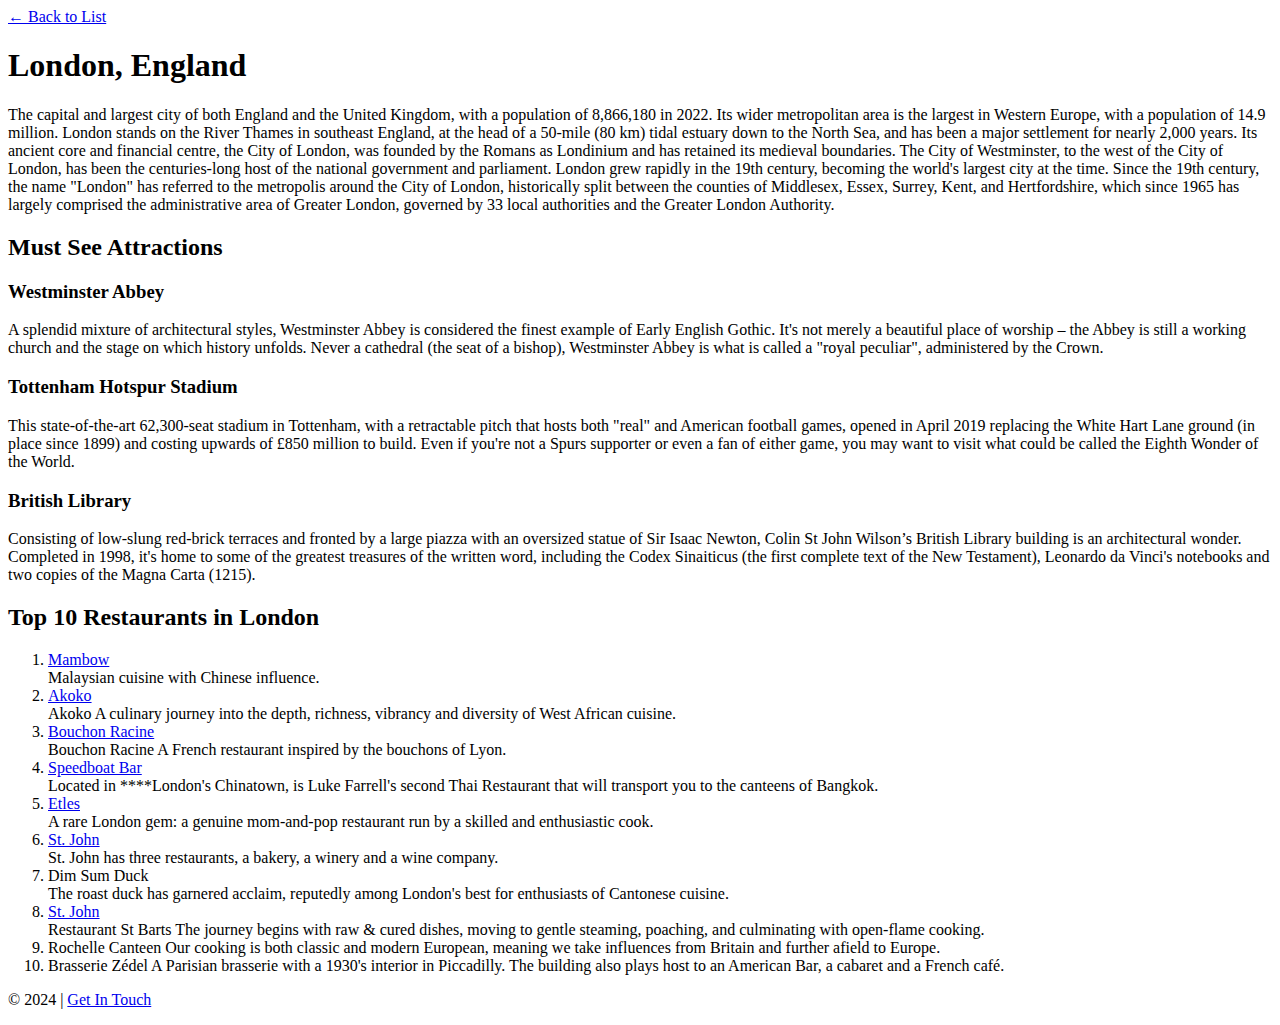
==== London.html @ 1f1f3194 "Finished index and started London Page" ====
<!DOCTYPE html>
<html>
    <head>
        <title>London, England</title>
    </head>
    <body>
        <a href="index.html">&#8592; Back to List</a>
        <h1>London, England</h1>
       <p>
        The capital and largest city of both England and the United Kingdom, with a population of 8,866,180 in 2022. Its wider metropolitan area is the largest in Western Europe, with a population of 14.9 million. London stands on the River Thames in southeast England, at the head of a 50-mile (80 km) tidal estuary down to the North Sea, and has been a major settlement for nearly 2,000 years. Its ancient core and financial centre, the City of London, was founded by the Romans as Londinium and has retained its medieval boundaries. The City of Westminster, to the west of the City of London, has been the centuries-long host of the national government and parliament. London grew rapidly in the 19th century, becoming the world's largest city at the time. Since the 19th century, the name "London" has referred to the metropolis around the City of London, historically split between the counties of Middlesex, Essex, Surrey, Kent, and Hertfordshire, which since 1965 has largely comprised the administrative area of Greater London, governed by 33 local authorities and the Greater London Authority.
       </p>
       <section>
        <h2>Must See Attractions</h2> 
        <div>
        <h3>Westminster Abbey</h3>
        <p>
            A splendid mixture of architectural styles, Westminster Abbey is considered the finest example of Early English Gothic. It's not merely a beautiful place of worship – the Abbey is still a working church and the stage on which history unfolds. Never a cathedral (the seat of a bishop), Westminster Abbey is what is called a "royal peculiar", administered by the Crown.
        </p>
        </div> 
        <div>
            <h3>Tottenham Hotspur Stadium</h3>
            <p>
                This state-of-the-art 62,300-seat stadium in Tottenham, with a retractable pitch that hosts both "real" and American football games, opened in April 2019 replacing the White Hart Lane ground (in place since 1899) and costing upwards of £850 million to build. Even if you're not a Spurs supporter or even a fan of either game, you may want to visit what could be called the Eighth Wonder of the World.
            </p>
        </div>
        <div>
            <h3>British Library</h3>
            <p>
                Consisting of low-slung red-brick terraces and fronted by a large piazza with an oversized statue of Sir Isaac Newton, Colin St John Wilson’s British Library building is an architectural wonder. Completed in 1998, it's home to some of the greatest treasures of the written word, including the Codex Sinaiticus (the first complete text of the New Testament), Leonardo da Vinci's notebooks and two copies of the Magna Carta (1215).            
            </p>
        </div>
       </section>
       <section>
        <h2>Top 10 Restaurants in London</h2>
        <ol>
            <li>
                <a href="https://www.mambow.co.uk"target="_blank">Mambow</a> 
                <br>
                Malaysian cuisine with Chinese influence.
            </li>
            <li>
                <a href="https://akoko.co.uk"target="_blank">Akoko</a> 
                <br>
                Akoko A culinary journey into the depth, richness, vibrancy and diversity of West African cuisine.
            </li>
            <li>
                <a href="https://www.bouchonracine.com/new-home"target="_blank">Bouchon Racine</a> 
                <br>
                Bouchon Racine A French restaurant inspired by the bouchons of Lyon.
            <li>
                <a href="https://speedboatbar.co.uk"target="_blank">Speedboat Bar</a> 
                <br>
                Located in ****London's Chinatown, is Luke Farrell's second Thai Restaurant that will transport you to the canteens of Bangkok.
            </li>
            <li>
                <a href="https://etleswalthamstow.com"target="_blank">Etles</a> 
                <br>
                A rare London gem: a genuine mom-and-pop restaurant run by a skilled and enthusiastic cook.
            </li>
            <li>
                <a href="https://stjohnrestaurant.com"target="_blank">St. John</a> 
                <br>
                St. John has three restaurants, a bakery, a winery and a wine company.
            </li>
            <li>
                Dim Sum Duck
                <br>
                The roast duck has garnered acclaim, reputedly among London's best for enthusiasts of Cantonese cuisine.
            </li>
            <li>
                <a href="https://stjohnrestaurant.com"target="_blank">St. John</a> 
                <br>
                Restaurant St Barts The journey begins with raw & cured dishes, moving to gentle steaming, poaching, and culminating with open-flame cooking.
            </li>
            <li>
                Rochelle Canteen Our cooking is both classic and modern European, meaning we take influences from Britain and further afield to Europe.
            </li>
            <li>
                Brasserie Zédel A Parisian brasserie with a 1930's interior in Piccadilly. The building also plays host to an American Bar, a cabaret and a French café.
            </li>
        </ol>
       </section> 
        <footer>
            <p>© 2024 | <a href="mailto:novak663@umn.edu">Get In Touch</a></p>
        </footer>
    </body>
</html>
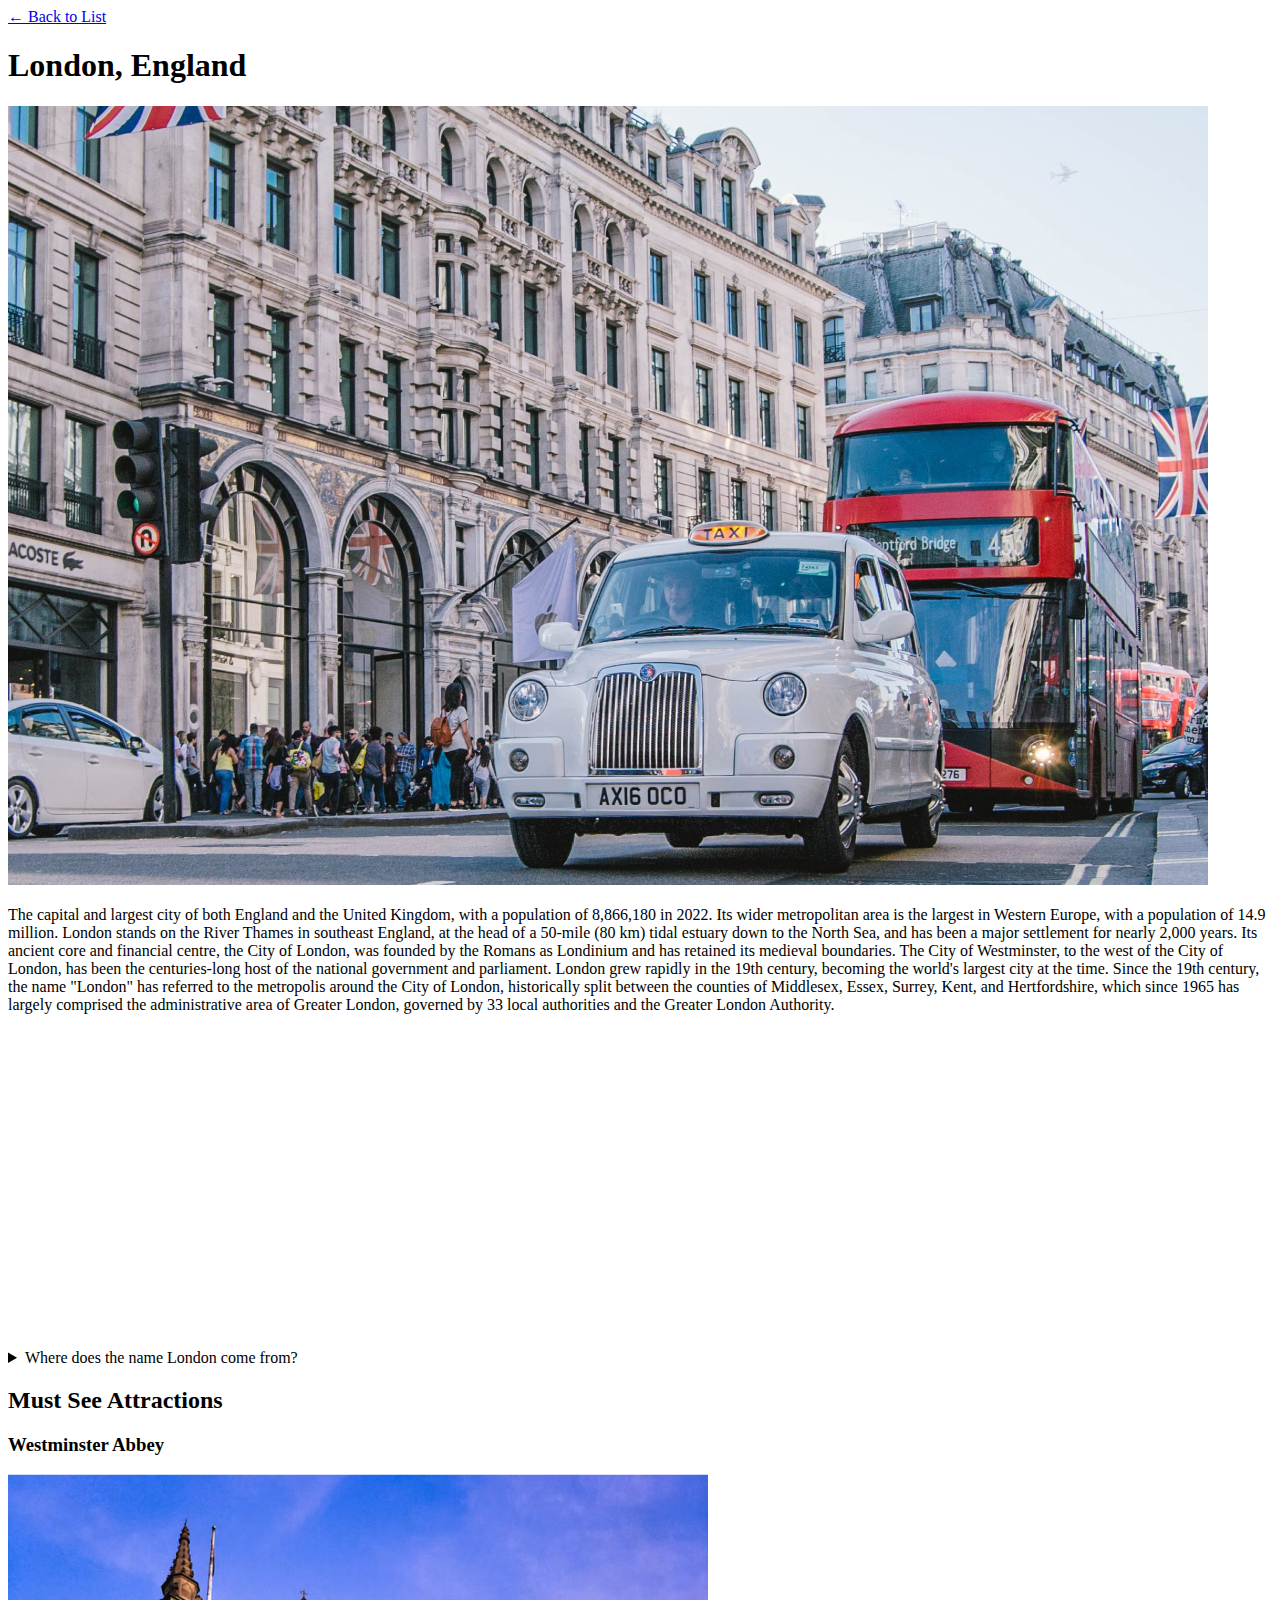
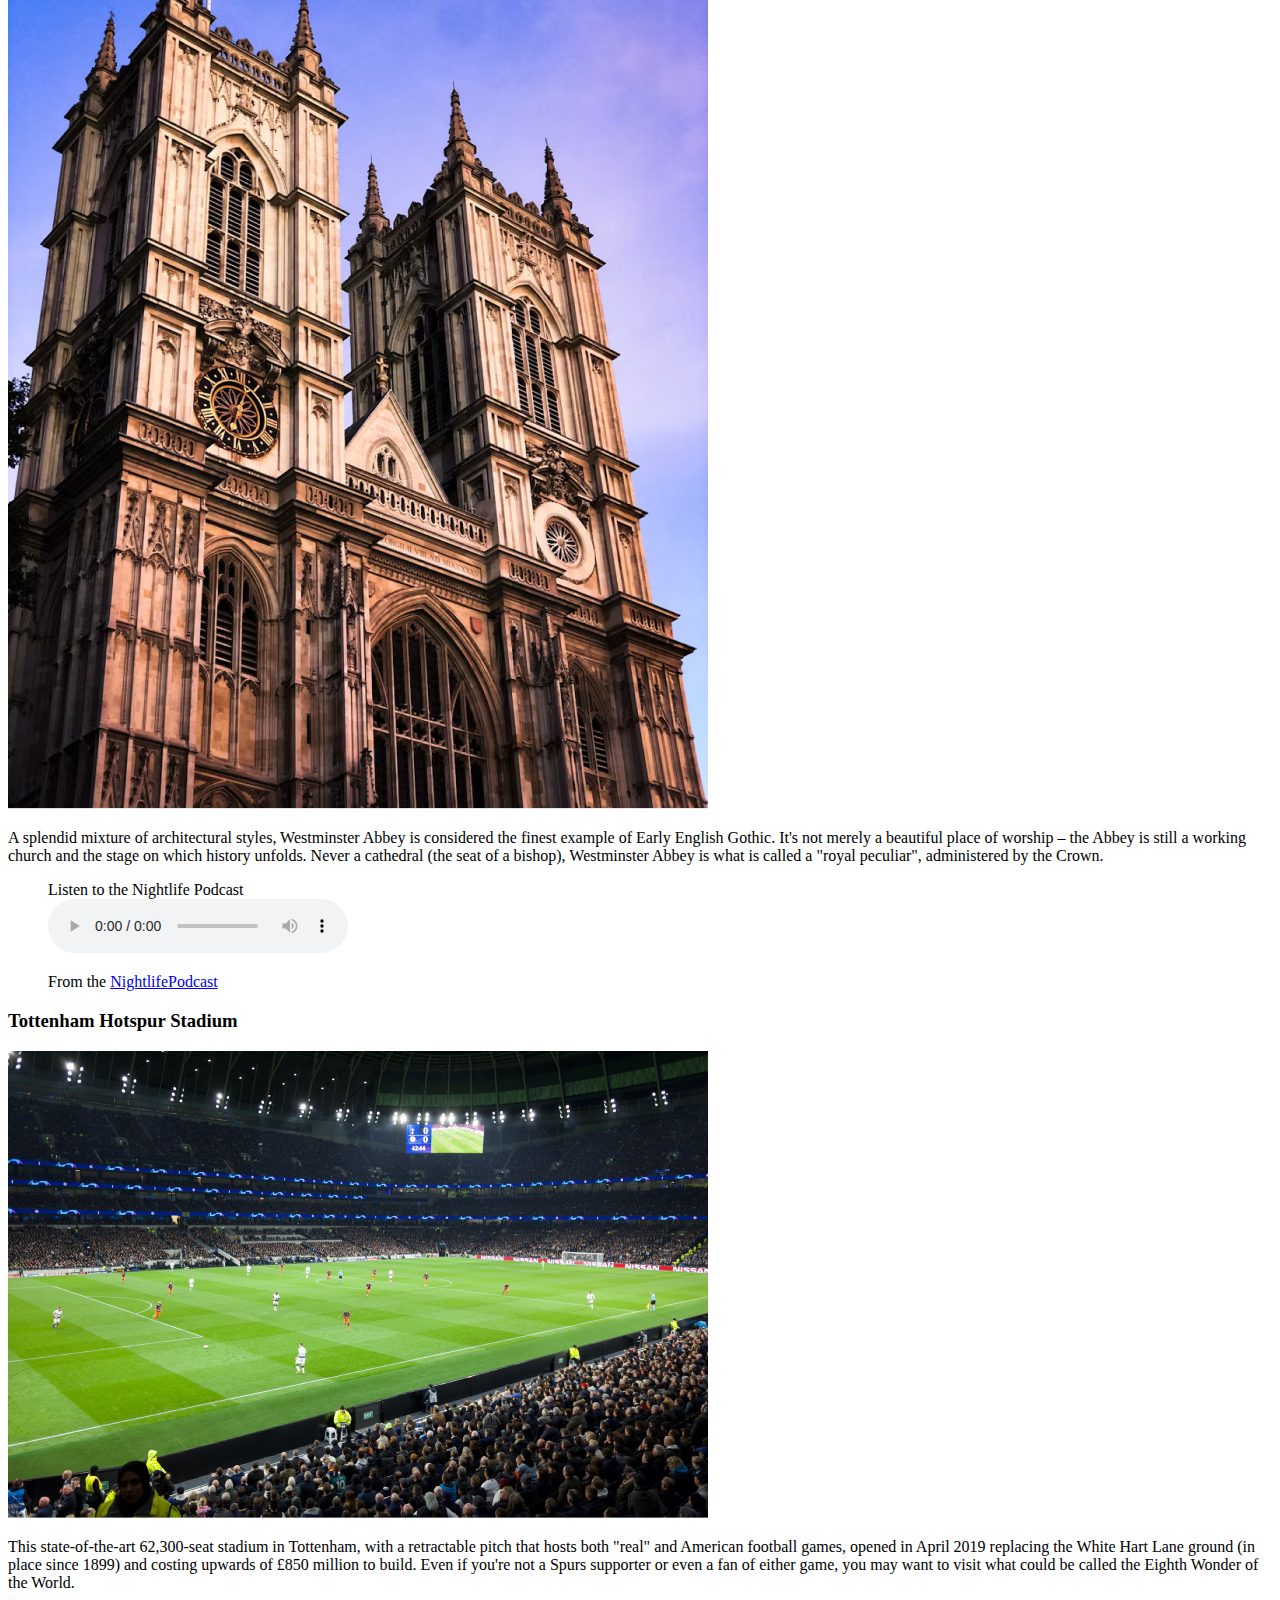
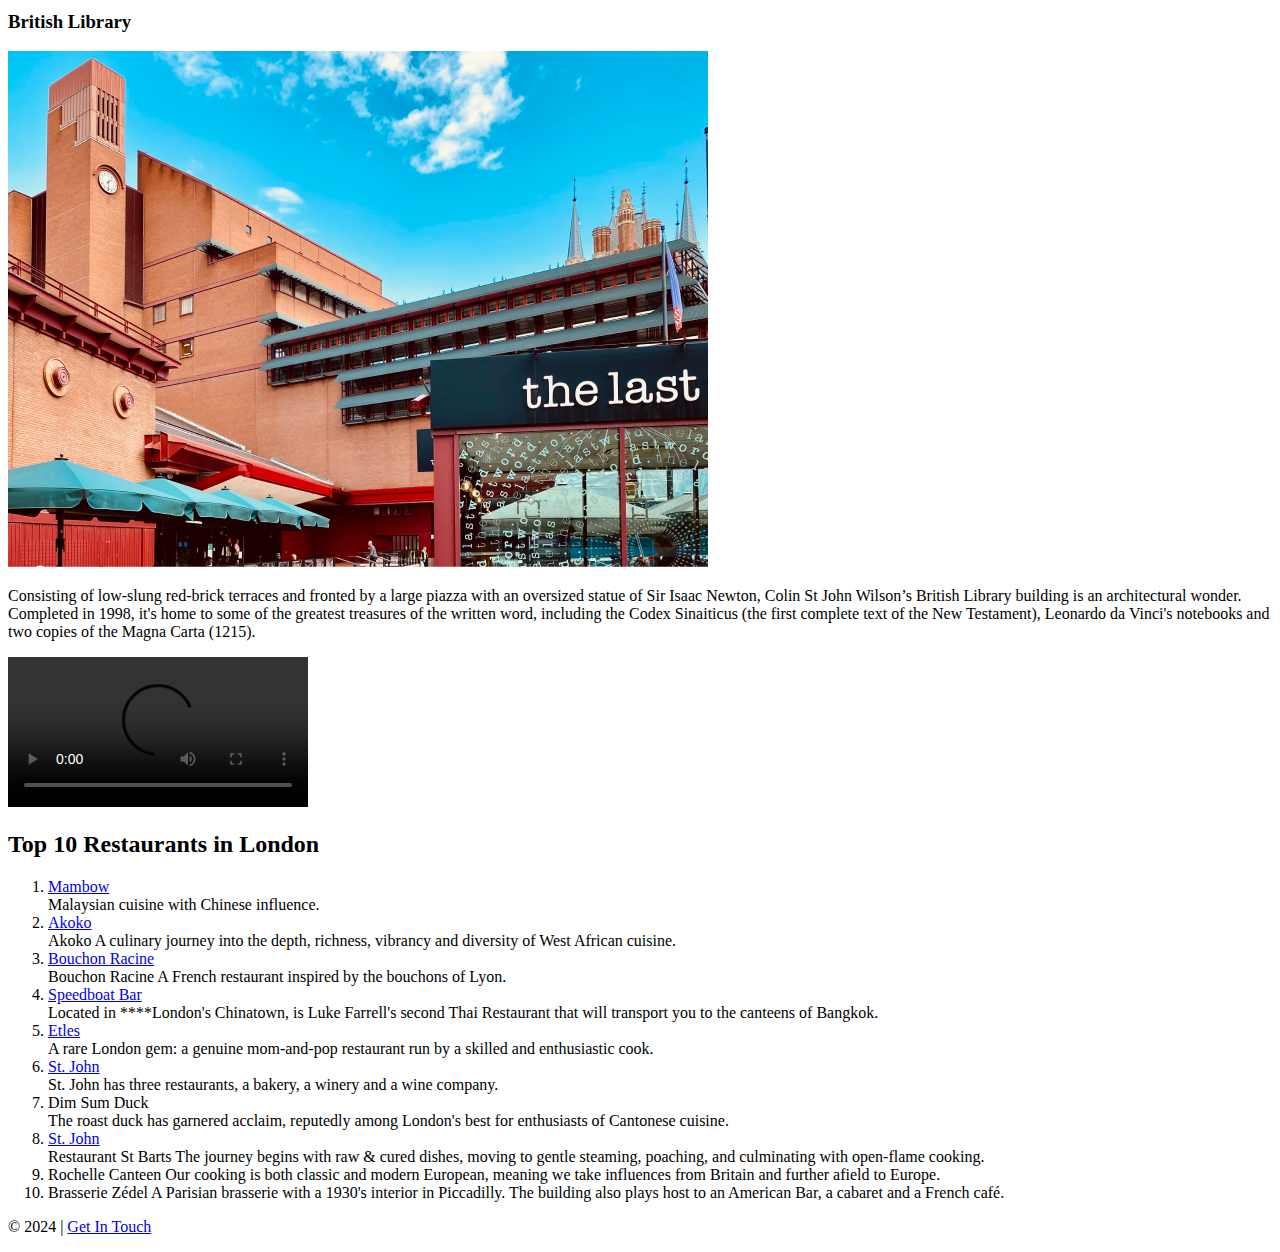
==== commit 9dafb577: "In Class 2:Harness the Browser" ====
--- a/London.html
+++ b/London.html
@@ -6,28 +6,45 @@
     <body>
         <a href="index.html">&#8592; Back to List</a>
         <h1>London, England</h1>
+        <img src="Excersize2_SampleAssets/london_heading.png" alt="Double Decka BUS."/>
        <p>
         The capital and largest city of both England and the United Kingdom, with a population of 8,866,180 in 2022. Its wider metropolitan area is the largest in Western Europe, with a population of 14.9 million. London stands on the River Thames in southeast England, at the head of a 50-mile (80 km) tidal estuary down to the North Sea, and has been a major settlement for nearly 2,000 years. Its ancient core and financial centre, the City of London, was founded by the Romans as Londinium and has retained its medieval boundaries. The City of Westminster, to the west of the City of London, has been the centuries-long host of the national government and parliament. London grew rapidly in the 19th century, becoming the world's largest city at the time. Since the 19th century, the name "London" has referred to the metropolis around the City of London, historically split between the counties of Middlesex, Essex, Surrey, Kent, and Hertfordshire, which since 1965 has largely comprised the administrative area of Greater London, governed by 33 local authorities and the Greater London Authority.
        </p>
+       <iframe width="560" height="315" src="https://www.youtube.com/embed/iwdCKxz9s7w?si=K9qkyW8Qsi_rcHjQ" title="YouTube video player" frameborder="0" allow="accelerometer; autoplay; clipboard-write; encrypted-media; gyroscope; picture-in-picture; web-share" referrerpolicy="strict-origin-when-cross-origin" allowfullscreen></iframe>
+       <details>
+            <summary>Where does the name London come from?</summary>
+            The name London is believed to derive from the Latin word "Londinium," which was used during Roman times. Some theories suggest it may also come from Celtic words meaning "wild" or "ferocious" and "fortress," reflecting the city's historical significance. 
+       </details>
        <section>
         <h2>Must See Attractions</h2> 
         <div>
         <h3>Westminster Abbey</h3>
+        <img src="Excersize2_SampleAssets/westminster-abbey.png" alt="Westminster Abbey"/>
         <p>
             A splendid mixture of architectural styles, Westminster Abbey is considered the finest example of Early English Gothic. It's not merely a beautiful place of worship – the Abbey is still a working church and the stage on which history unfolds. Never a cathedral (the seat of a bishop), Westminster Abbey is what is called a "royal peculiar", administered by the Crown.
         </p>
-        </div> 
+        <figure>
+            <figcaption>Listen to the Nightlife Podcast</figcaption>
+            <audio controls src="Excersize2_SampleAssets/nightlife_WestminsterAbbey.mp3"></audio>
+            <p>From the <a href="https://podcasts.apple.comc/us/podcast/nightlife/id206169790">NightlifePodcast</a></p>
+        </figure>          
         <div>
             <h3>Tottenham Hotspur Stadium</h3>
+            <img src="Excersize2_SampleAssets/tottenham.png" alt="Tottenham"/>
             <p>
                 This state-of-the-art 62,300-seat stadium in Tottenham, with a retractable pitch that hosts both "real" and American football games, opened in April 2019 replacing the White Hart Lane ground (in place since 1899) and costing upwards of £850 million to build. Even if you're not a Spurs supporter or even a fan of either game, you may want to visit what could be called the Eighth Wonder of the World.
             </p>
         </div>
         <div>
             <h3>British Library</h3>
+            <img src="Excersize2_SampleAssets/british-lib.png" alt="British Library"/>
             <p>
                 Consisting of low-slung red-brick terraces and fronted by a large piazza with an oversized statue of Sir Isaac Newton, Colin St John Wilson’s British Library building is an architectural wonder. Completed in 1998, it's home to some of the greatest treasures of the written word, including the Codex Sinaiticus (the first complete text of the New Testament), Leonardo da Vinci's notebooks and two copies of the Magna Carta (1215).            
             </p>
+            <video controls>
+               
+                <source src="Excersize2_SampleAssets/british-lib.mp4" type="video/mp4" />
+            </video>
         </div>
        </section>
        <section>
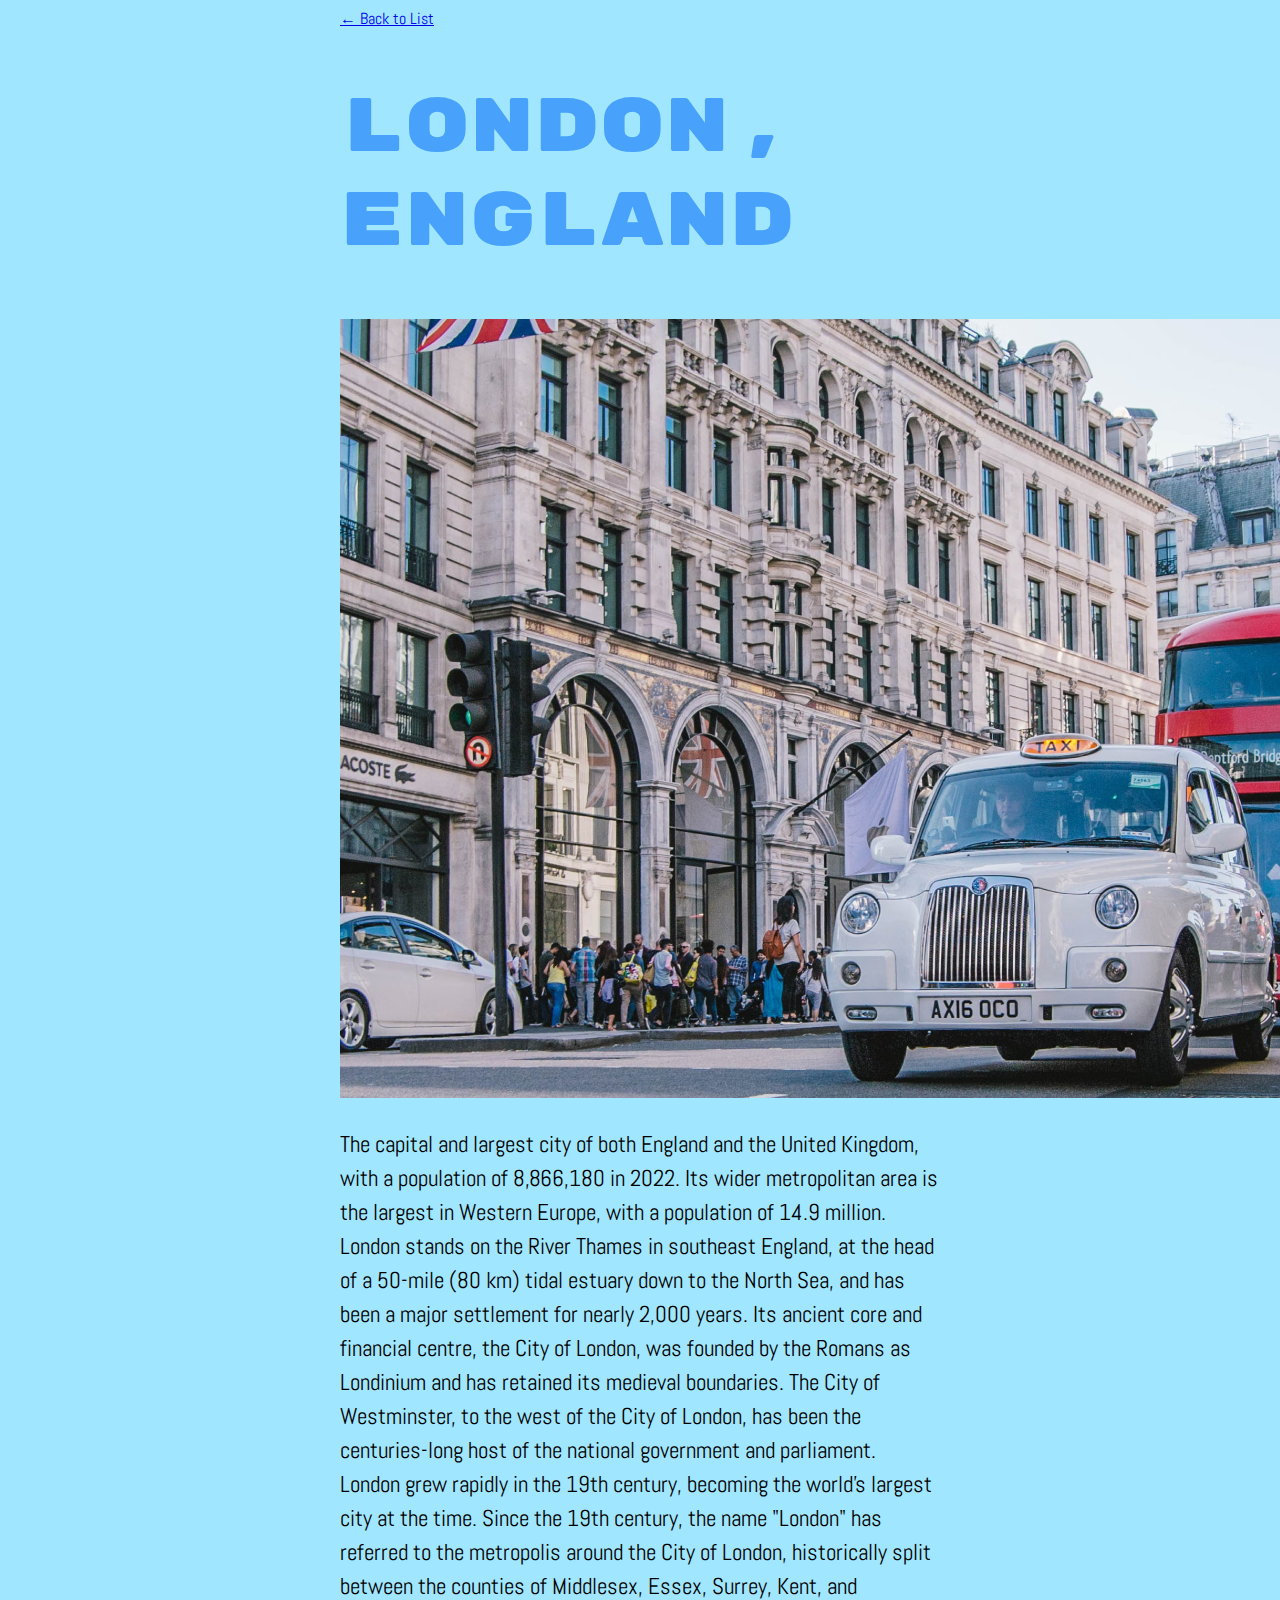
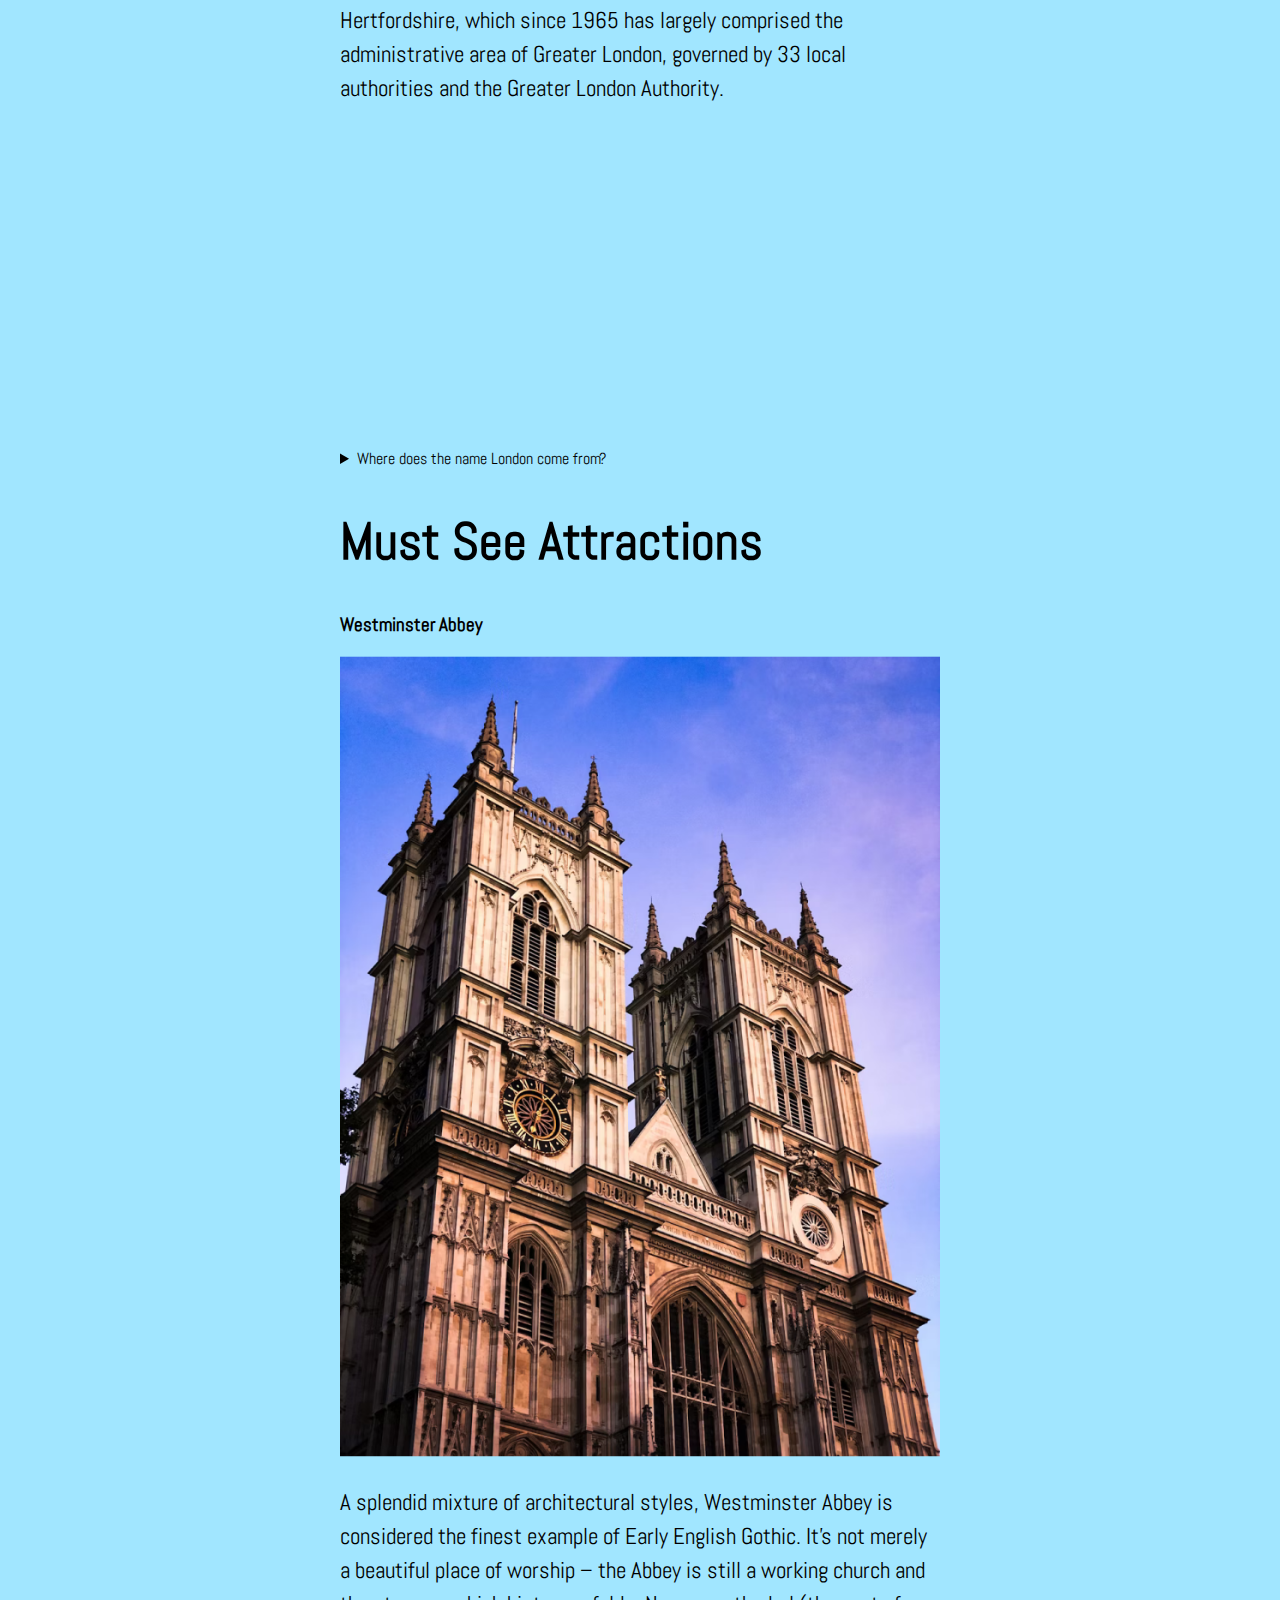
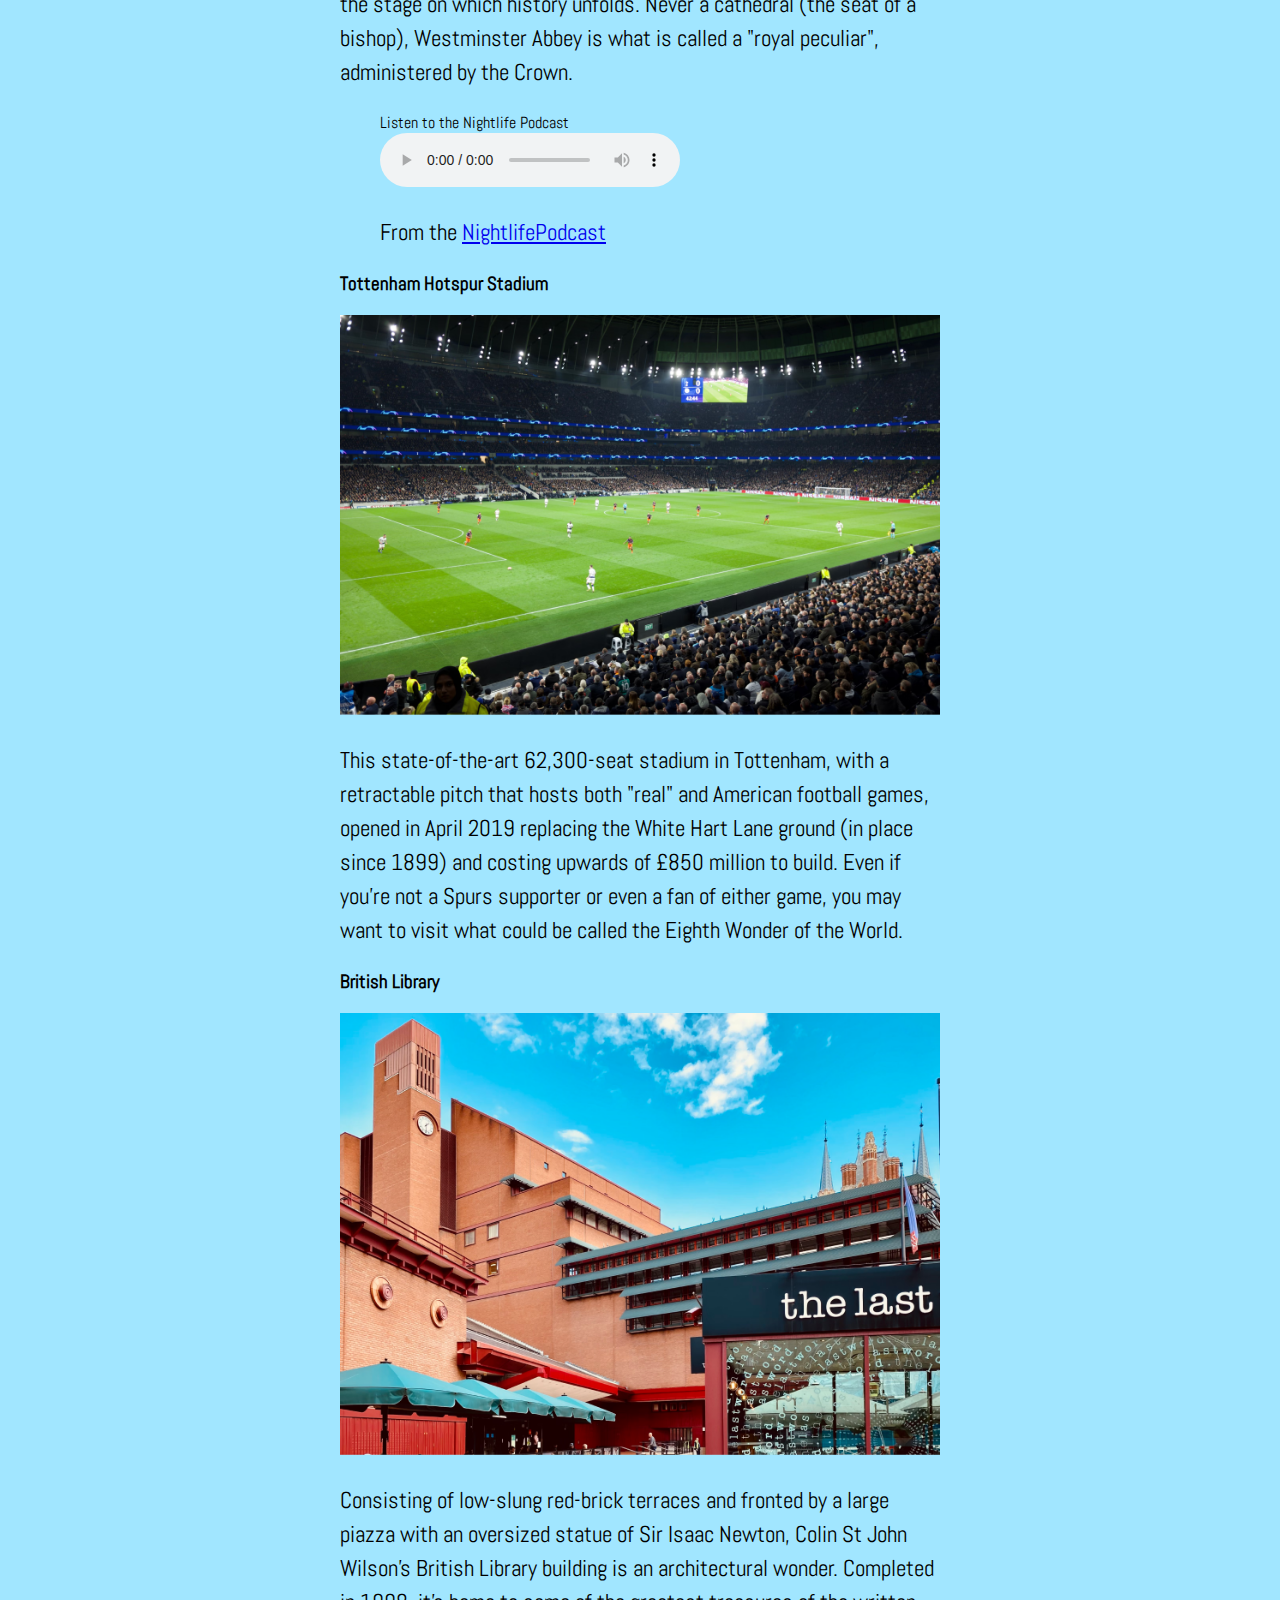
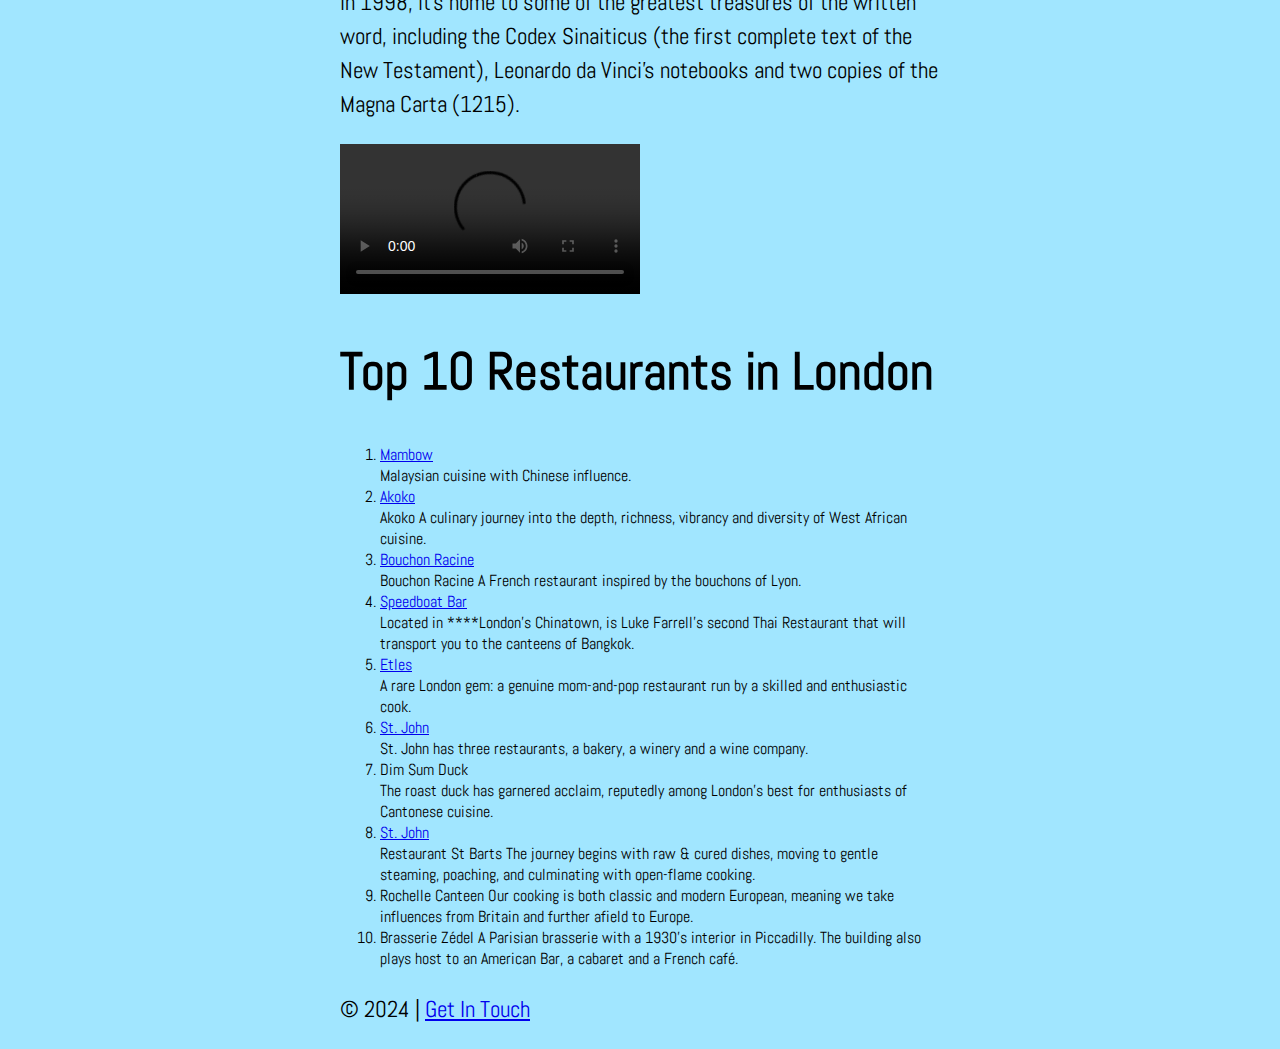
==== commit e8437ad9: "Font and Margins" ====
--- a/London.html
+++ b/London.html
@@ -1,104 +1,112 @@
 <!DOCTYPE html>
 <html>
     <head>
-        <title>London, England</title>
+        <title>London, England </title>
+        <link rel="stylesheet" href="style.css">
+    <link rel="preconnect" href="https://fonts.googleapis.com">
+    <link rel="preconnect" href="https://fonts.gstatic.com" crossorigin>
+    <link href="https://fonts.googleapis.com/css2?family=Abel&display=swap" 
+    rel="stylesheet">
+    <link href="https://fonts.googleapis.com/css2?family=Abel&family=Rubik+Mono+One&display=swap" rel="stylesheet">     
     </head>
     <body>
-        <a href="index.html">&#8592; Back to List</a>
-        <h1>London, England</h1>
-        <img src="Excersize2_SampleAssets/london_heading.png" alt="Double Decka BUS."/>
-       <p>
-        The capital and largest city of both England and the United Kingdom, with a population of 8,866,180 in 2022. Its wider metropolitan area is the largest in Western Europe, with a population of 14.9 million. London stands on the River Thames in southeast England, at the head of a 50-mile (80 km) tidal estuary down to the North Sea, and has been a major settlement for nearly 2,000 years. Its ancient core and financial centre, the City of London, was founded by the Romans as Londinium and has retained its medieval boundaries. The City of Westminster, to the west of the City of London, has been the centuries-long host of the national government and parliament. London grew rapidly in the 19th century, becoming the world's largest city at the time. Since the 19th century, the name "London" has referred to the metropolis around the City of London, historically split between the counties of Middlesex, Essex, Surrey, Kent, and Hertfordshire, which since 1965 has largely comprised the administrative area of Greater London, governed by 33 local authorities and the Greater London Authority.
-       </p>
-       <iframe width="560" height="315" src="https://www.youtube.com/embed/iwdCKxz9s7w?si=K9qkyW8Qsi_rcHjQ" title="YouTube video player" frameborder="0" allow="accelerometer; autoplay; clipboard-write; encrypted-media; gyroscope; picture-in-picture; web-share" referrerpolicy="strict-origin-when-cross-origin" allowfullscreen></iframe>
-       <details>
-            <summary>Where does the name London come from?</summary>
-            The name London is believed to derive from the Latin word "Londinium," which was used during Roman times. Some theories suggest it may also come from Celtic words meaning "wild" or "ferocious" and "fortress," reflecting the city's historical significance. 
-       </details>
-       <section>
-        <h2>Must See Attractions</h2> 
-        <div>
-        <h3>Westminster Abbey</h3>
-        <img src="Excersize2_SampleAssets/westminster-abbey.png" alt="Westminster Abbey"/>
+        <div class="container">
+            <a href="index.html">&#8592; Back to List</a>
+            <h1 class="rubik-mono-one-regular">London, England </h1>
+            <img src="Excersize2_SampleAssets/london_heading.png" alt="Double Decka BUS." class= "rubik-mono-one-regular"/>
         <p>
-            A splendid mixture of architectural styles, Westminster Abbey is considered the finest example of Early English Gothic. It's not merely a beautiful place of worship – the Abbey is still a working church and the stage on which history unfolds. Never a cathedral (the seat of a bishop), Westminster Abbey is what is called a "royal peculiar", administered by the Crown.
+            The capital and largest city of both England and the United Kingdom, with a population of 8,866,180 in 2022. Its wider metropolitan area is the largest in Western Europe, with a population of 14.9 million. London stands on the River Thames in southeast England, at the head of a 50-mile (80 km) tidal estuary down to the North Sea, and has been a major settlement for nearly 2,000 years. Its ancient core and financial centre, the City of London, was founded by the Romans as Londinium and has retained its medieval boundaries. The City of Westminster, to the west of the City of London, has been the centuries-long host of the national government and parliament. London grew rapidly in the 19th century, becoming the world's largest city at the time. Since the 19th century, the name "London" has referred to the metropolis around the City of London, historically split between the counties of Middlesex, Essex, Surrey, Kent, and Hertfordshire, which since 1965 has largely comprised the administrative area of Greater London, governed by 33 local authorities and the Greater London Authority.
         </p>
-        <figure>
-            <figcaption>Listen to the Nightlife Podcast</figcaption>
-            <audio controls src="Excersize2_SampleAssets/nightlife_WestminsterAbbey.mp3"></audio>
-            <p>From the <a href="https://podcasts.apple.comc/us/podcast/nightlife/id206169790">NightlifePodcast</a></p>
-        </figure>          
-        <div>
-            <h3>Tottenham Hotspur Stadium</h3>
-            <img src="Excersize2_SampleAssets/tottenham.png" alt="Tottenham"/>
+        <iframe width="560" height="315" src="https://www.youtube.com/embed/iwdCKxz9s7w?si=K9qkyW8Qsi_rcHjQ" title="YouTube video player" frameborder="0" allow="accelerometer; autoplay; clipboard-write; encrypted-media; gyroscope; picture-in-picture; web-share" referrerpolicy="strict-origin-when-cross-origin" allowfullscreen></iframe>
+        <details>
+                <summary>Where does the name London come from?</summary>
+                The name London is believed to derive from the Latin word "Londinium," which was used during Roman times. Some theories suggest it may also come from Celtic words meaning "wild" or "ferocious" and "fortress," reflecting the city's historical significance. 
+        </details>
+        <section>
+            <h2>Must See Attractions</h2> 
+            <div>
+            <h3>Westminster Abbey</h3>
+            <img src="Excersize2_SampleAssets/westminster-abbey.png" alt="Westminster Abbey" class="w-100"/>
             <p>
-                This state-of-the-art 62,300-seat stadium in Tottenham, with a retractable pitch that hosts both "real" and American football games, opened in April 2019 replacing the White Hart Lane ground (in place since 1899) and costing upwards of £850 million to build. Even if you're not a Spurs supporter or even a fan of either game, you may want to visit what could be called the Eighth Wonder of the World.
+                A splendid mixture of architectural styles, Westminster Abbey is considered the finest example of Early English Gothic. It's not merely a beautiful place of worship – the Abbey is still a working church and the stage on which history unfolds. Never a cathedral (the seat of a bishop), Westminster Abbey is what is called a "royal peculiar", administered by the Crown.
             </p>
+            <figure>
+                <figcaption>Listen to the Nightlife Podcast</figcaption>
+                <audio controls src="Excersize2_SampleAssets/nightlife_WestminsterAbbey.mp3"></audio>
+                <p>From the <a href="https://podcasts.apple.comc/us/podcast/nightlife/id206169790">NightlifePodcast</a></p>
+            </figure>          
+            <div>
+                <h3>Tottenham Hotspur Stadium</h3>
+                <img src="Excersize2_SampleAssets/tottenham.png" alt="Tottenham" class="w-100"/>
+                <p>
+                    This state-of-the-art 62,300-seat stadium in Tottenham, with a retractable pitch that hosts both "real" and American football games, opened in April 2019 replacing the White Hart Lane ground (in place since 1899) and costing upwards of £850 million to build. Even if you're not a Spurs supporter or even a fan of either game, you may want to visit what could be called the Eighth Wonder of the World.
+                </p>
+            </div>
+            <div>
+                <h3>British Library</h3>
+                <img src="Excersize2_SampleAssets/british-lib.png" alt="British Library" class="w-100"/>
+                <p>
+                    Consisting of low-slung red-brick terraces and fronted by a large piazza with an oversized statue of Sir Isaac Newton, Colin St John Wilson’s British Library building is an architectural wonder. Completed in 1998, it's home to some of the greatest treasures of the written word, including the Codex Sinaiticus (the first complete text of the New Testament), Leonardo da Vinci's notebooks and two copies of the Magna Carta (1215).            
+                </p>
+                <video controls>
+                
+                    <source src="Excersize2_SampleAssets/british-lib.mp4" type="video/mp4" />
+                </video>
+            </div>
+        </section>
+        <section>
+            <h2>Top 10 Restaurants in London</h2>
+            <ol>
+                <li>
+                    <a href="https://www.mambow.co.uk"target="_blank">Mambow</a> 
+                    <br>
+                    Malaysian cuisine with Chinese influence.
+                </li>
+                <li>
+                    <a href="https://akoko.co.uk"target="_blank">Akoko</a> 
+                    <br>
+                    Akoko A culinary journey into the depth, richness, vibrancy and diversity of West African cuisine.
+                </li>
+                <li>
+                    <a href="https://www.bouchonracine.com/new-home"target="_blank">Bouchon Racine</a> 
+                    <br>
+                    Bouchon Racine A French restaurant inspired by the bouchons of Lyon.
+                <li>
+                    <a href="https://speedboatbar.co.uk"target="_blank">Speedboat Bar</a> 
+                    <br>
+                    Located in ****London's Chinatown, is Luke Farrell's second Thai Restaurant that will transport you to the canteens of Bangkok.
+                </li>
+                <li>
+                    <a href="https://etleswalthamstow.com"target="_blank">Etles</a> 
+                    <br>
+                    A rare London gem: a genuine mom-and-pop restaurant run by a skilled and enthusiastic cook.
+                </li>
+                <li>
+                    <a href="https://stjohnrestaurant.com"target="_blank">St. John</a> 
+                    <br>
+                    St. John has three restaurants, a bakery, a winery and a wine company.
+                </li>
+                <li>
+                    Dim Sum Duck
+                    <br>
+                    The roast duck has garnered acclaim, reputedly among London's best for enthusiasts of Cantonese cuisine.
+                </li>
+                <li>
+                    <a href="https://stjohnrestaurant.com"target="_blank">St. John</a> 
+                    <br>
+                    Restaurant St Barts The journey begins with raw & cured dishes, moving to gentle steaming, poaching, and culminating with open-flame cooking.
+                </li>
+                <li>
+                    Rochelle Canteen Our cooking is both classic and modern European, meaning we take influences from Britain and further afield to Europe.
+                </li>
+                <li>
+                    Brasserie Zédel A Parisian brasserie with a 1930's interior in Piccadilly. The building also plays host to an American Bar, a cabaret and a French café.
+                </li>
+            </ol>
+        </section> 
+            <footer>
+                <p>© 2024 | <a href="mailto:novak663@umn.edu">Get In Touch</a></p>
+            </footer>
         </div>
-        <div>
-            <h3>British Library</h3>
-            <img src="Excersize2_SampleAssets/british-lib.png" alt="British Library"/>
-            <p>
-                Consisting of low-slung red-brick terraces and fronted by a large piazza with an oversized statue of Sir Isaac Newton, Colin St John Wilson’s British Library building is an architectural wonder. Completed in 1998, it's home to some of the greatest treasures of the written word, including the Codex Sinaiticus (the first complete text of the New Testament), Leonardo da Vinci's notebooks and two copies of the Magna Carta (1215).            
-            </p>
-            <video controls>
-               
-                <source src="Excersize2_SampleAssets/british-lib.mp4" type="video/mp4" />
-            </video>
-        </div>
-       </section>
-       <section>
-        <h2>Top 10 Restaurants in London</h2>
-        <ol>
-            <li>
-                <a href="https://www.mambow.co.uk"target="_blank">Mambow</a> 
-                <br>
-                Malaysian cuisine with Chinese influence.
-            </li>
-            <li>
-                <a href="https://akoko.co.uk"target="_blank">Akoko</a> 
-                <br>
-                Akoko A culinary journey into the depth, richness, vibrancy and diversity of West African cuisine.
-            </li>
-            <li>
-                <a href="https://www.bouchonracine.com/new-home"target="_blank">Bouchon Racine</a> 
-                <br>
-                Bouchon Racine A French restaurant inspired by the bouchons of Lyon.
-            <li>
-                <a href="https://speedboatbar.co.uk"target="_blank">Speedboat Bar</a> 
-                <br>
-                Located in ****London's Chinatown, is Luke Farrell's second Thai Restaurant that will transport you to the canteens of Bangkok.
-            </li>
-            <li>
-                <a href="https://etleswalthamstow.com"target="_blank">Etles</a> 
-                <br>
-                A rare London gem: a genuine mom-and-pop restaurant run by a skilled and enthusiastic cook.
-            </li>
-            <li>
-                <a href="https://stjohnrestaurant.com"target="_blank">St. John</a> 
-                <br>
-                St. John has three restaurants, a bakery, a winery and a wine company.
-            </li>
-            <li>
-                Dim Sum Duck
-                <br>
-                The roast duck has garnered acclaim, reputedly among London's best for enthusiasts of Cantonese cuisine.
-            </li>
-            <li>
-                <a href="https://stjohnrestaurant.com"target="_blank">St. John</a> 
-                <br>
-                Restaurant St Barts The journey begins with raw & cured dishes, moving to gentle steaming, poaching, and culminating with open-flame cooking.
-            </li>
-            <li>
-                Rochelle Canteen Our cooking is both classic and modern European, meaning we take influences from Britain and further afield to Europe.
-            </li>
-            <li>
-                Brasserie Zédel A Parisian brasserie with a 1930's interior in Piccadilly. The building also plays host to an American Bar, a cabaret and a French café.
-            </li>
-        </ol>
-       </section> 
-        <footer>
-            <p>© 2024 | <a href="mailto:novak663@umn.edu">Get In Touch</a></p>
-        </footer>
     </body>
 </html>--- a/style.css
+++ b/style.css
@@ -0,0 +1,49 @@
+body {
+    background-color: rgb(161, 230, 255);
+    font-family: "Abel", serif;
+    font-weight: 400;
+    font-style: normal;
+.container{
+    max-width: 600px;
+    margin-left:auto;
+    margin-right: auto;
+    }
+}
+
+.w-100{
+    width: 100%
+}
+
+.rubik-mono-one-regular {
+    font-family: "Rubik Mono One", serif;
+    font-weight: 400;
+    font-style: normal;
+  }
+  
+
+p { 
+    font-size: 23px;
+    line-height: 34px;
+}
+    
+    a {
+
+    }
+    
+    h1 {
+        font-size: 76px;
+        color: rgb(72, 162, 252);
+    }
+
+    h2{
+        font-size: 52px;
+        line-height: 58px;
+    }
+
+    .city-wrapper {
+        padding: 80px;
+        padding-left:120px;
+        margin-bottom: 50px;
+        background-color: rgb(255, 255, 255);
+    }
+
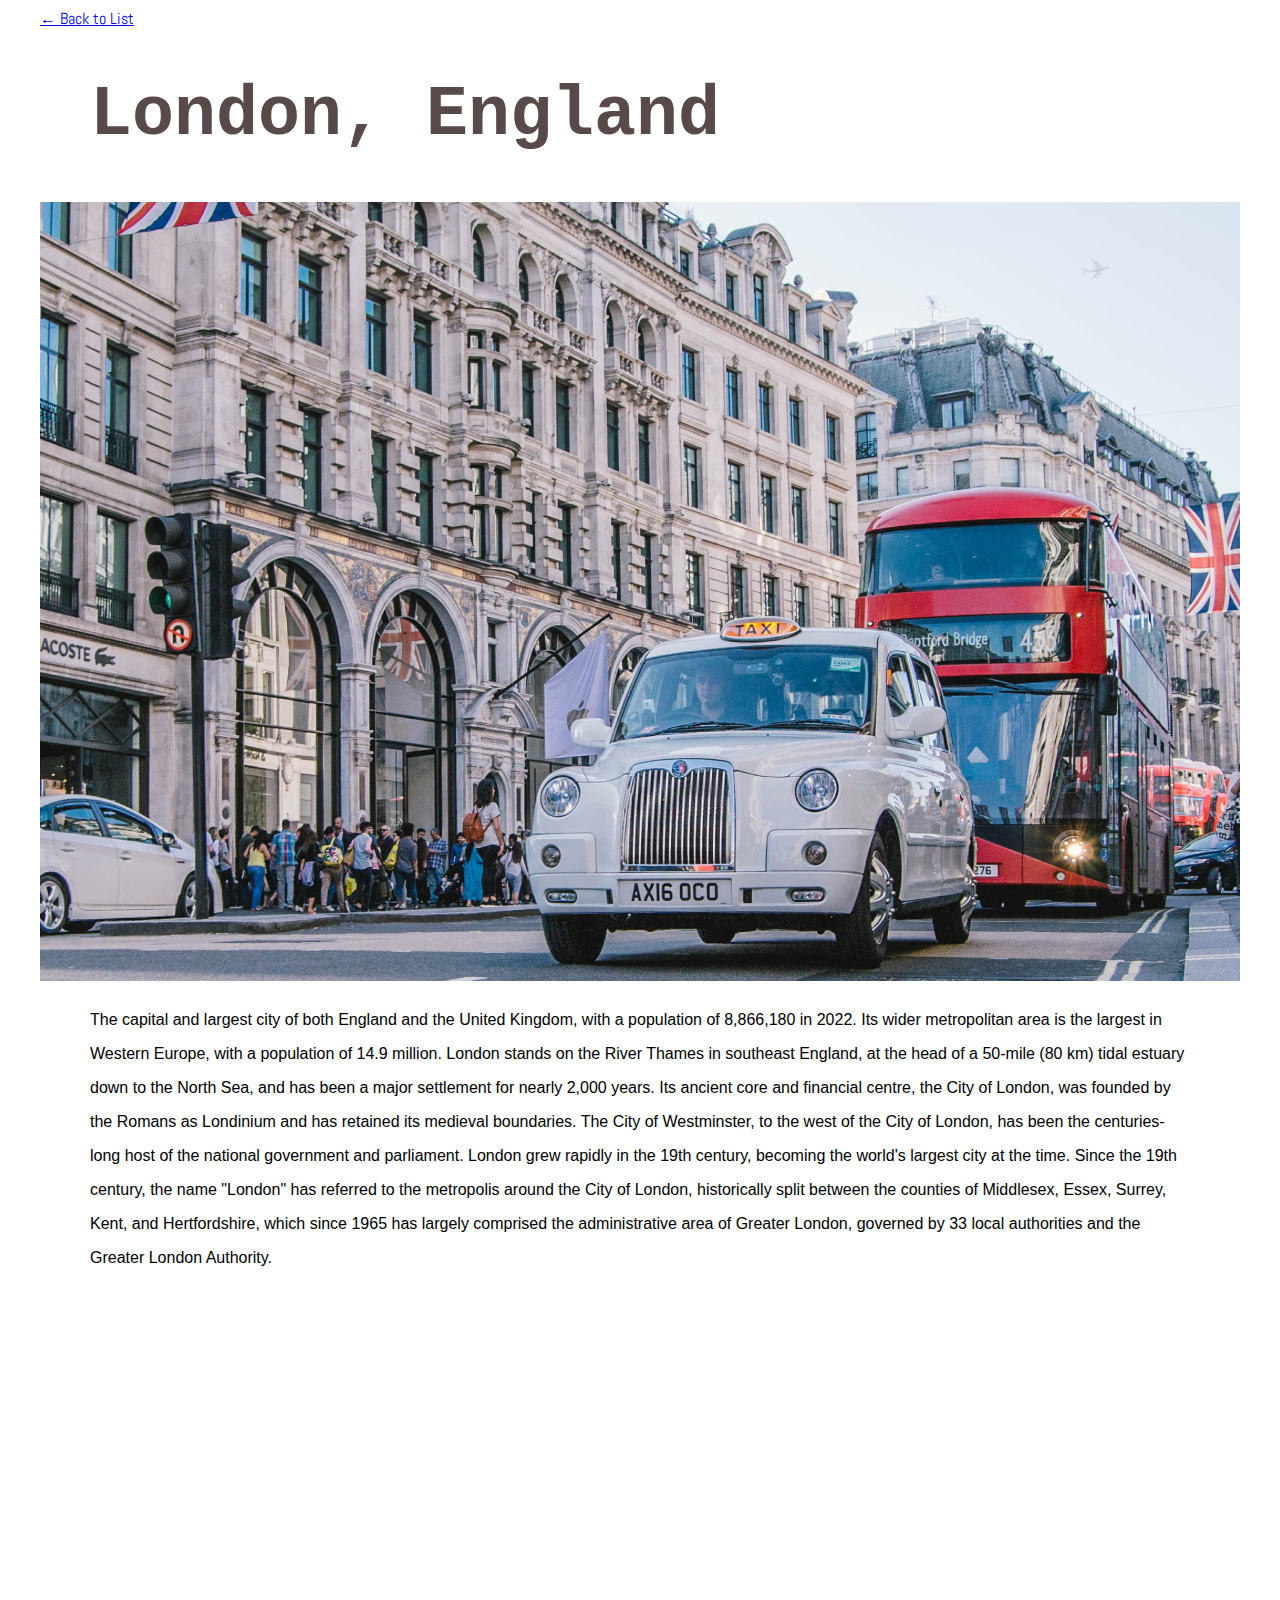
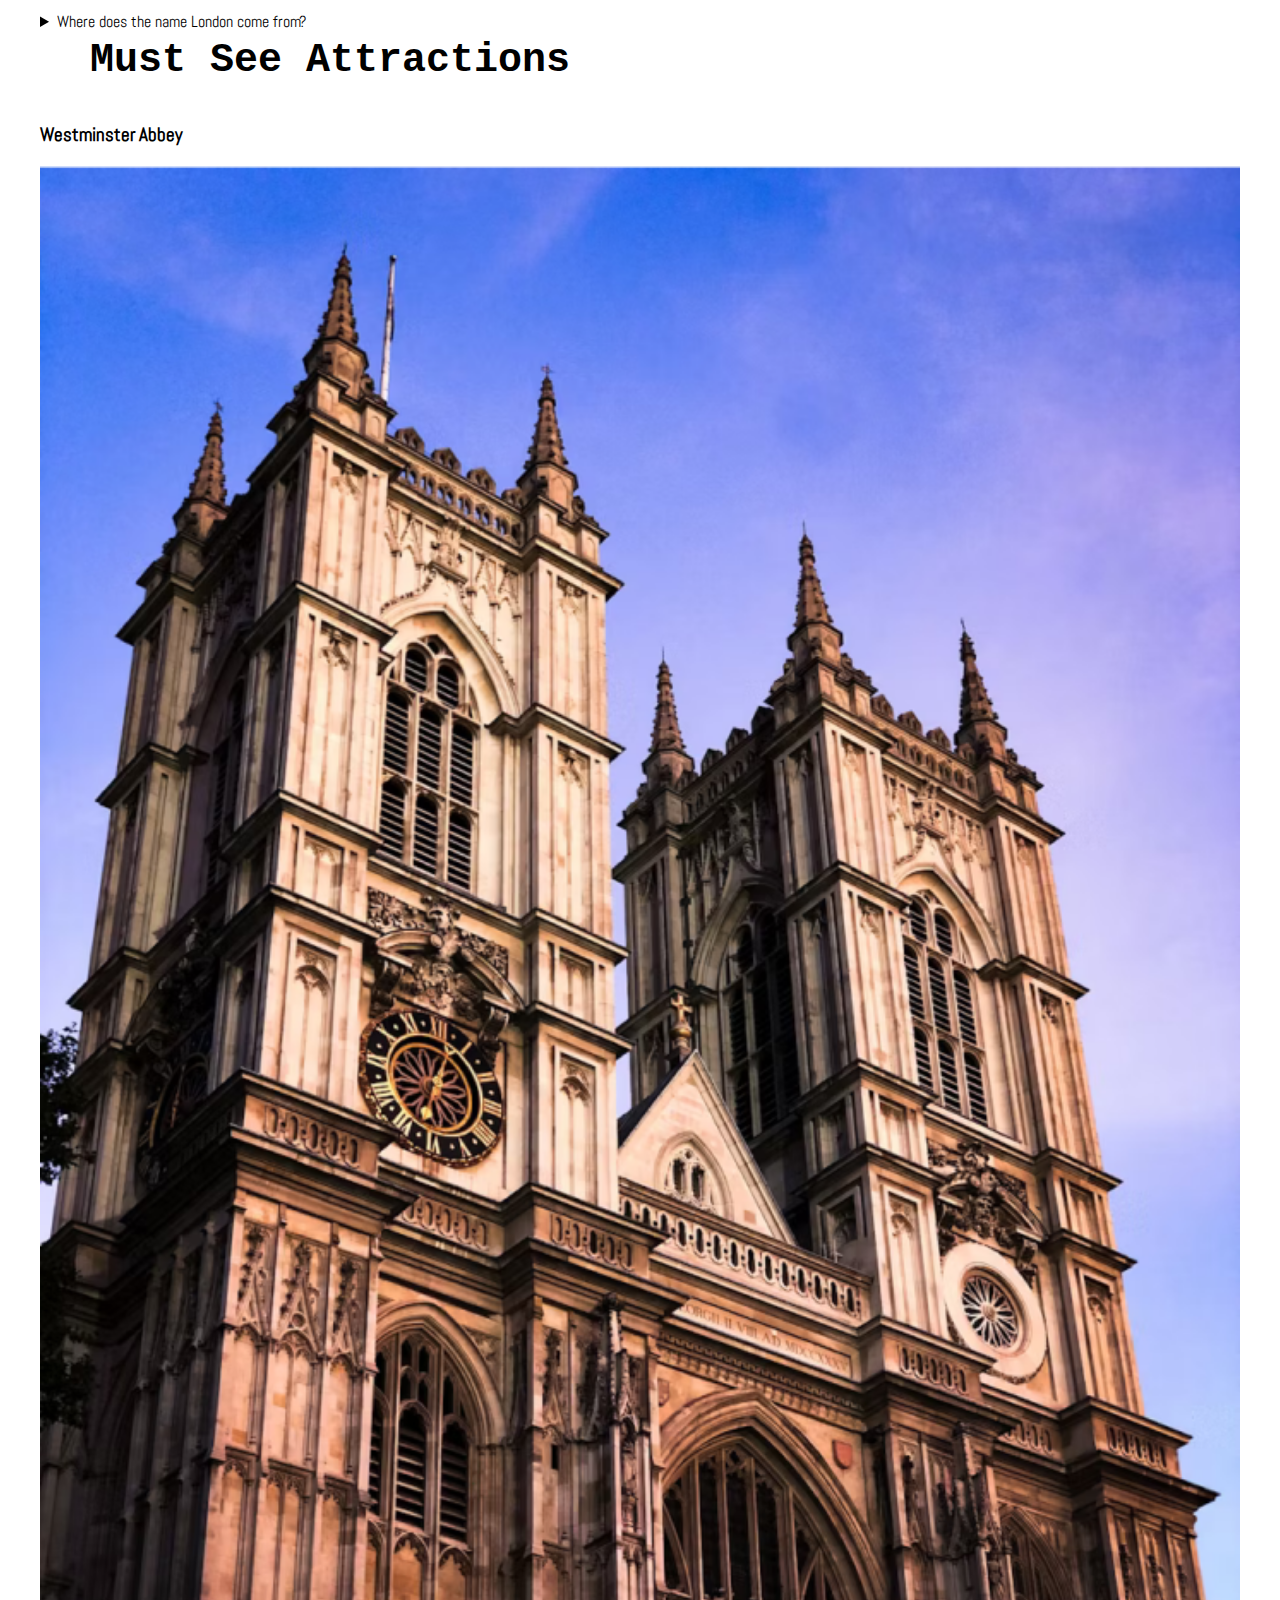
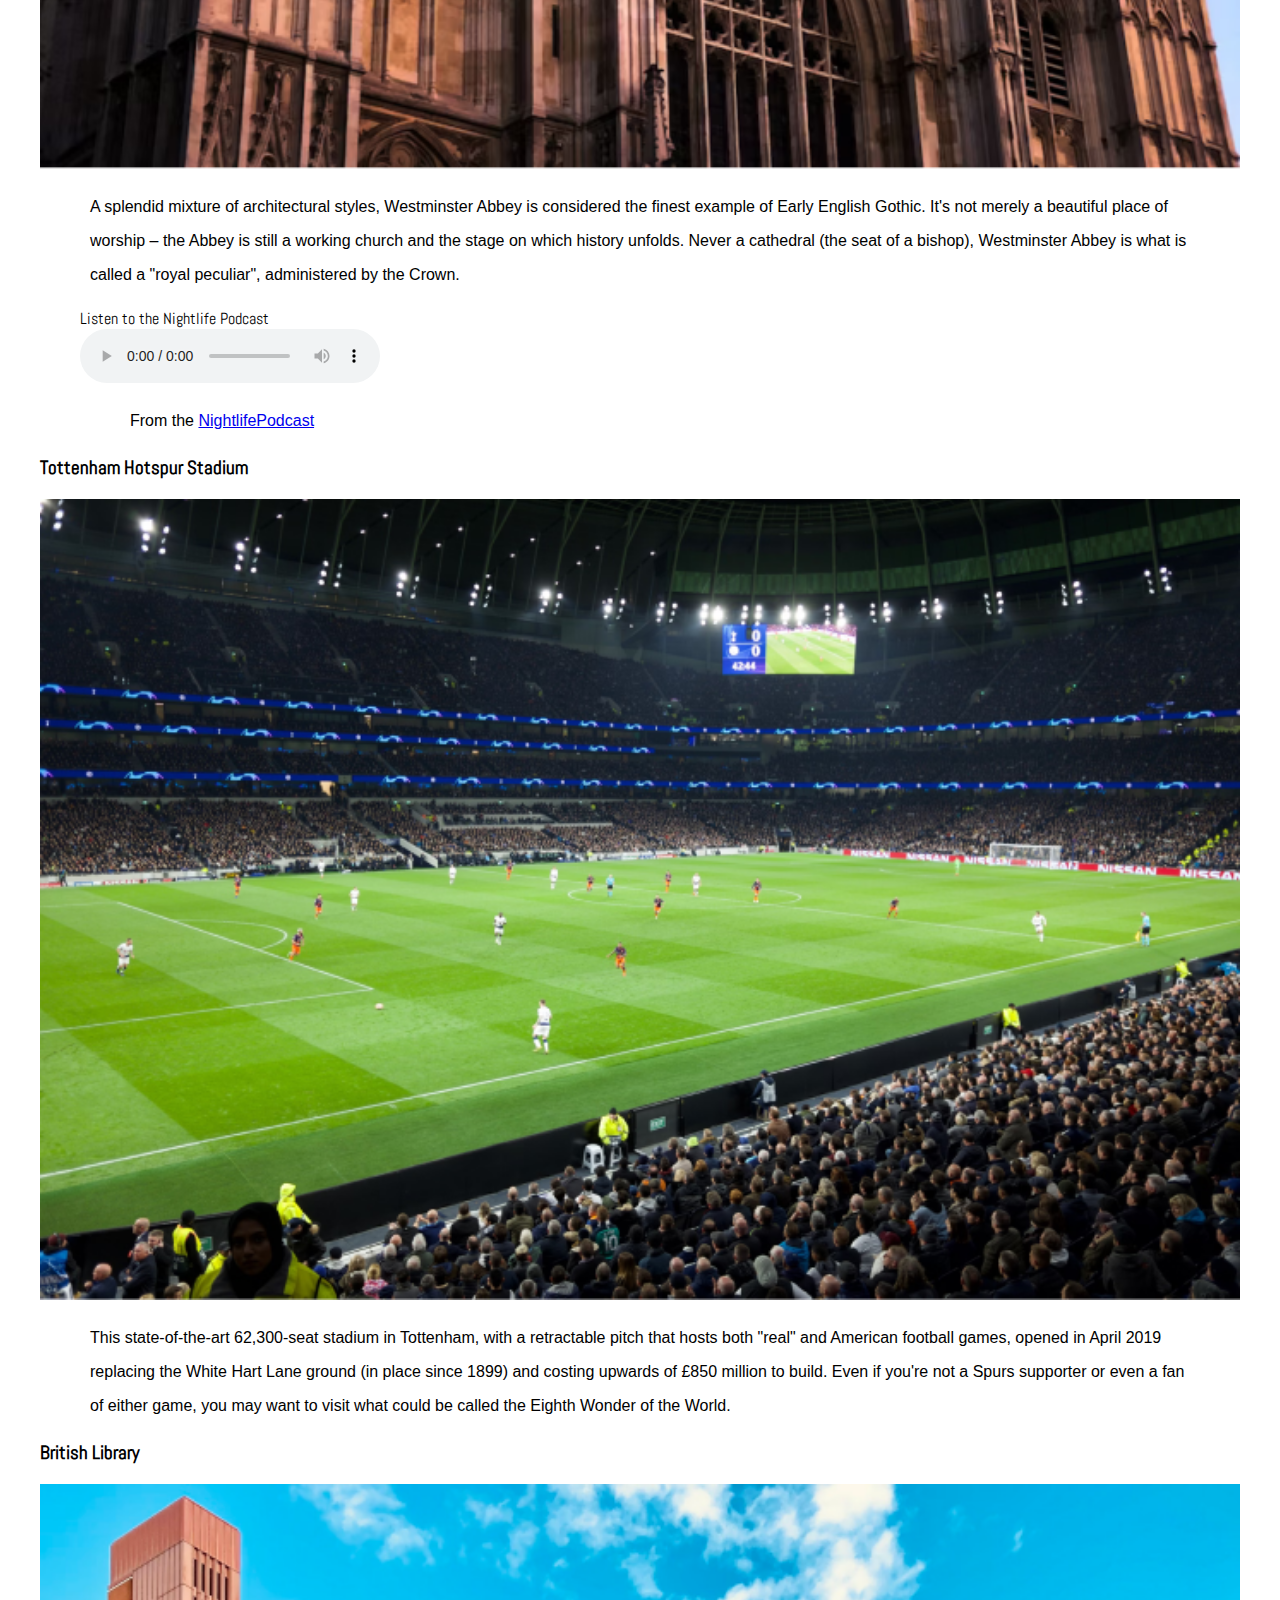
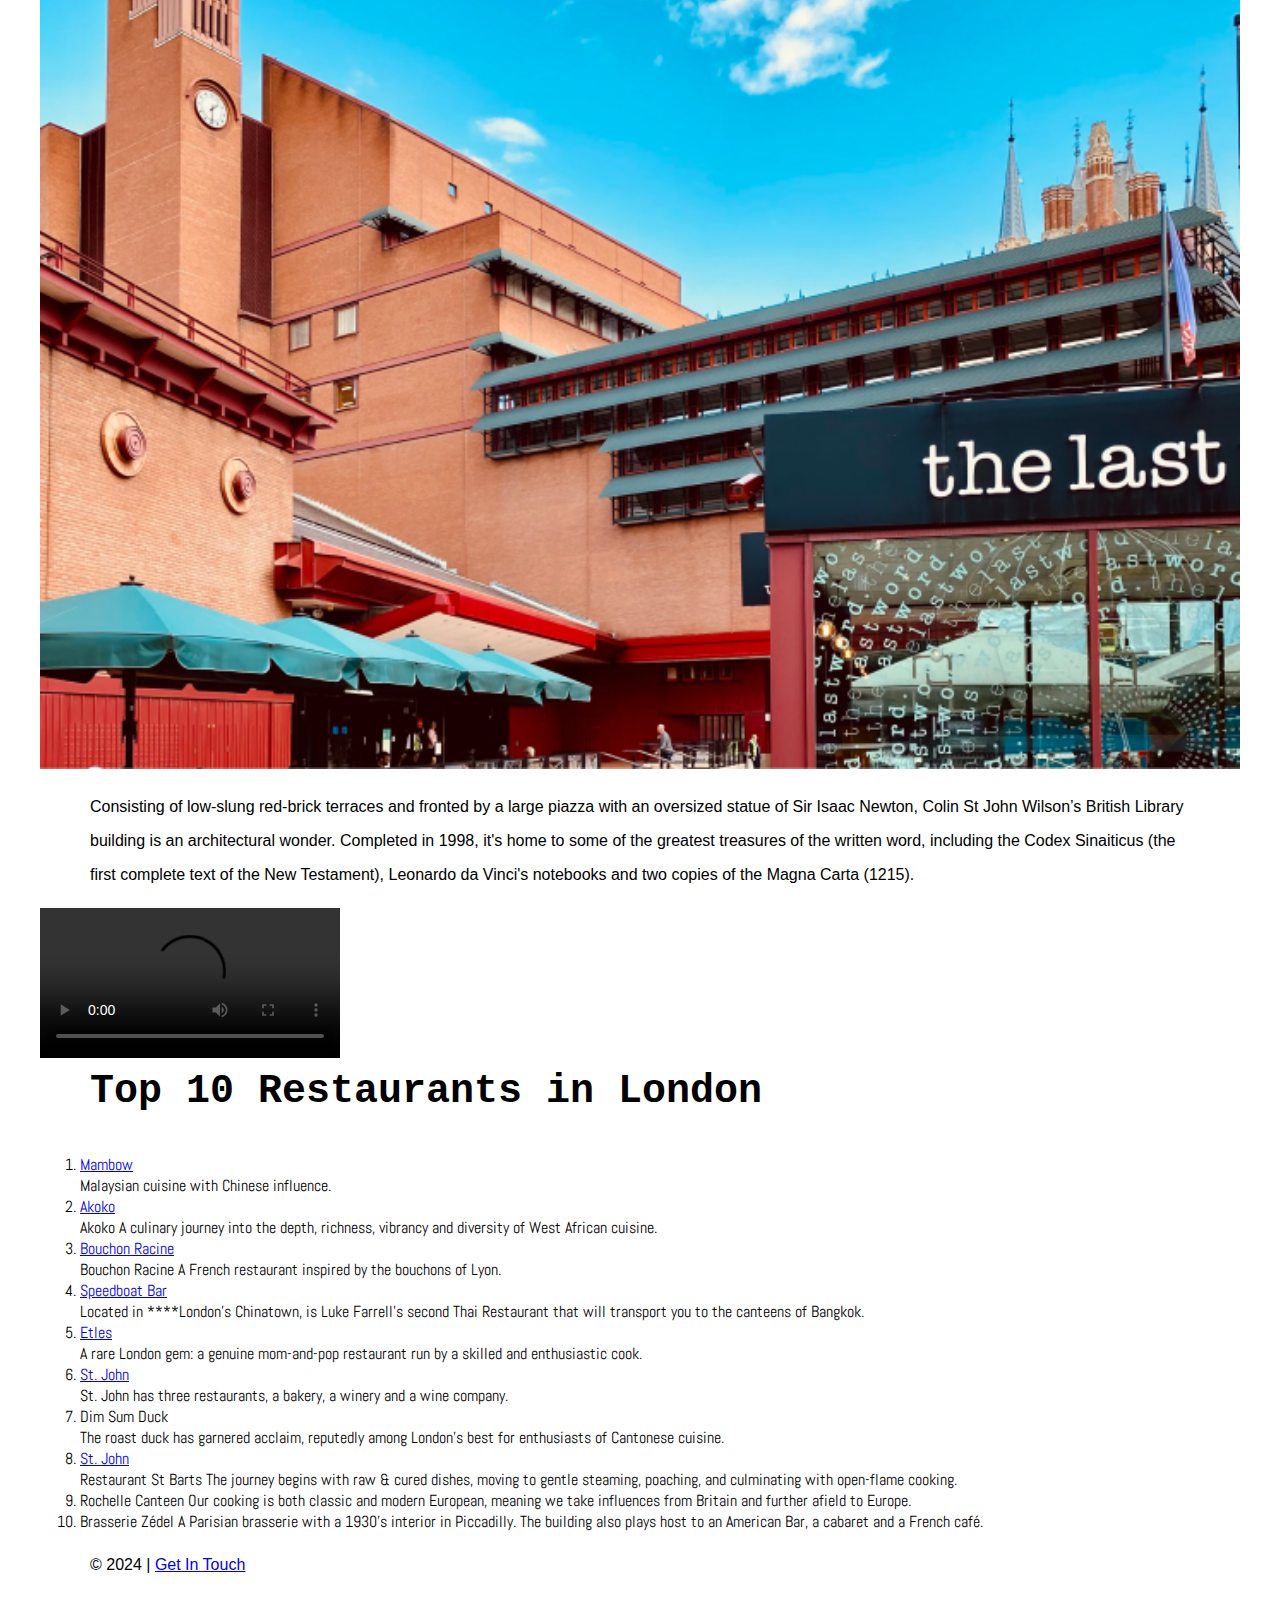
==== commit e47f582d: "Tweaked Home page" ====
--- a/London.html
+++ b/London.html
@@ -12,7 +12,7 @@
     <body>
         <div class="container">
             <a href="index.html">&#8592; Back to List</a>
-            <h1 class="rubik-mono-one-regular">London, England </h1>
+            <h1>London, England </h1>
             <img src="Excersize2_SampleAssets/london_heading.png" alt="Double Decka BUS." class= "rubik-mono-one-regular"/>
         <p>
             The capital and largest city of both England and the United Kingdom, with a population of 8,866,180 in 2022. Its wider metropolitan area is the largest in Western Europe, with a population of 14.9 million. London stands on the River Thames in southeast England, at the head of a 50-mile (80 km) tidal estuary down to the North Sea, and has been a major settlement for nearly 2,000 years. Its ancient core and financial centre, the City of London, was founded by the Romans as Londinium and has retained its medieval boundaries. The City of Westminster, to the west of the City of London, has been the centuries-long host of the national government and parliament. London grew rapidly in the 19th century, becoming the world's largest city at the time. Since the 19th century, the name "London" has referred to the metropolis around the City of London, historically split between the counties of Middlesex, Essex, Surrey, Kent, and Hertfordshire, which since 1965 has largely comprised the administrative area of Greater London, governed by 33 local authorities and the Greater London Authority.
--- a/style.css
+++ b/style.css
@@ -1,10 +1,10 @@
 body {
-    background-color: rgb(161, 230, 255);
+    background-color: rgb(255, 255, 255);
     font-family: "Abel", serif;
     font-weight: 400;
     font-style: normal;
 .container{
-    max-width: 600px;
+    max-width: 1200px;
     margin-left:auto;
     margin-right: auto;
     }
@@ -14,16 +14,12 @@
     width: 100%
 }
 
-.rubik-mono-one-regular {
-    font-family: "Rubik Mono One", serif;
-    font-weight: 400;
-    font-style: normal;
-  }
-  
-
 p { 
-    font-size: 23px;
+    font-family: Arial, Helvetica, sans-serif;
+    font-size: 16px;
     line-height: 34px;
+    margin-left: 50px;
+    margin-right: 50px;
 }
     
     a {
@@ -31,19 +27,36 @@
     }
     
     h1 {
-        font-size: 76px;
-        color: rgb(72, 162, 252);
+        font-family:'Courier New', Courier, monospace;
+        font-size: 70px;
+        color: rgb(89, 74, 74);
+        margin-left: 50px;
     }
 
     h2{
-        font-size: 52px;
+        font-family:'Courier New', Courier, monospace;
+        margin-top: 0;
+        margin-left: 50px;
+        margin-right: 50px;
+        font-size: 40px;
         line-height: 58px;
     }
 
+
     .city-wrapper {
-        padding: 80px;
-        padding-left:120px;
+        padding: 20px;
         margin-bottom: 50px;
-        background-color: rgb(255, 255, 255);
+        margin-left: 60px;
+        margin-right: 60px;
+        display: flex;
+        flex-direction: row;
+        align-items: center;
+        background-color: #e9e8de;
+
     }
 
+    .city-text {
+        width: 100%
+    }
+
+
